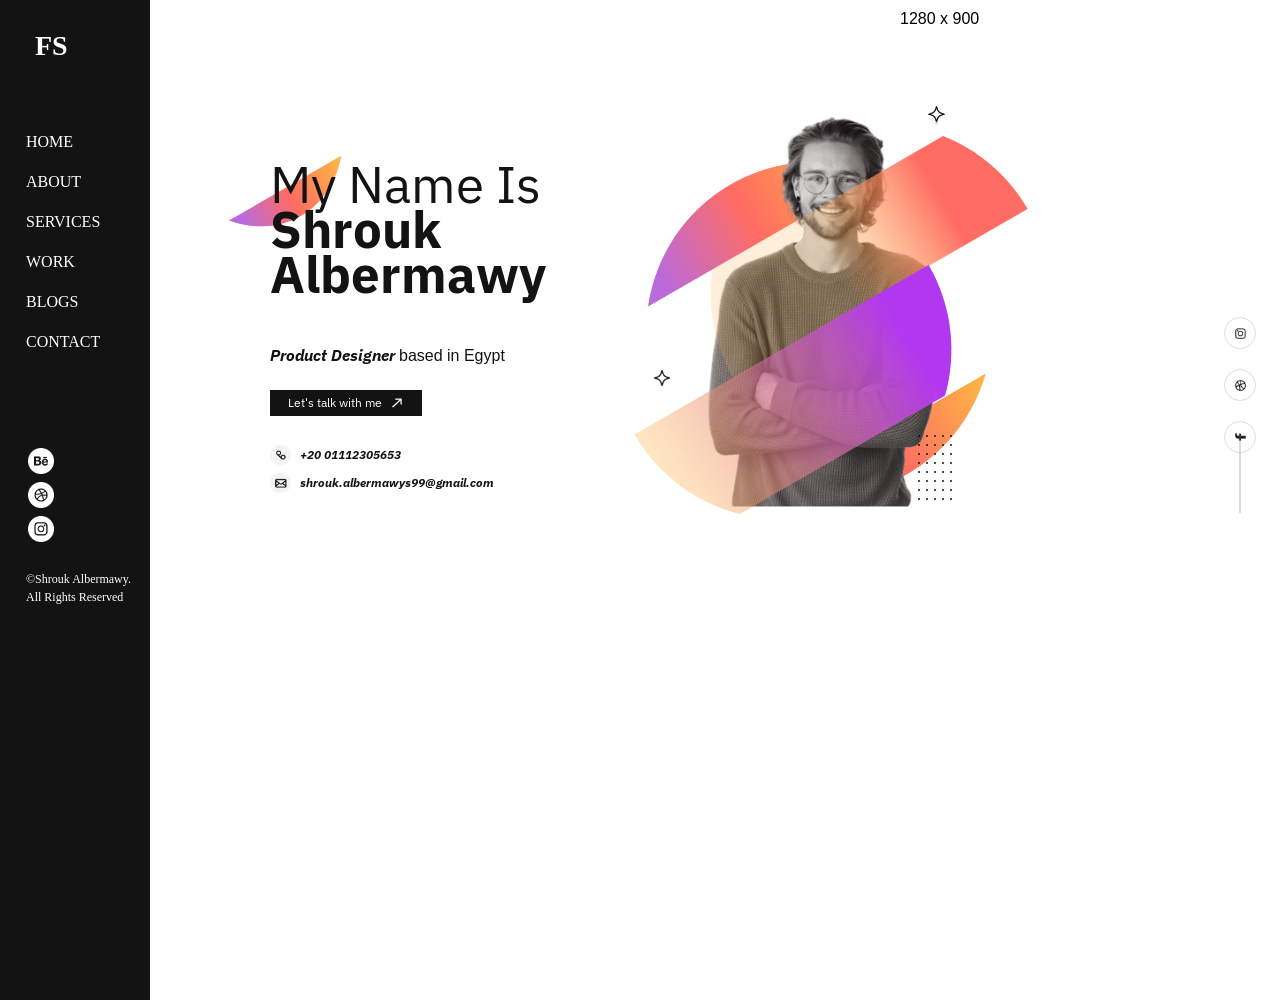
==== index.html @ 358d0a14 "first commit" ====
<!DOCTYPE html>
<html lang="en">
<head>
    <meta charset="UTF-8">
    <meta name="viewport" content="width=device-width, initial-scale=1.0">
    <title>Shrouk Albermawy</title>
    <link rel="stylesheet" href="css/home.css">
    <link rel="preconnect" href="https://fonts.googleapis.com">
    <link rel="preconnect" href="https://fonts.gstatic.com" crossorigin>
    <link href="https://fonts.googleapis.com/css2?family=IBM+Plex+Sans:ital,wght@0,100..700;1,100..700&family=Pacifico&display=swap" rel="stylesheet">
</head>
<body>
    <div class="page">
        <div class="container">
            <div class="sidebar-icon">
                <span class="linear-gradient-b"></span>
                <span class="linear-gradient-b"></span>
                <span class="linear-gradient-b"></span>
            </div>
            <div class="sidebar active">
                <div class="sidebar-content">
                    <h5>FS</h5>
                    <ul class="first">
                        <li class="active"><a href="index.html">HOME</a></li>
                        <li><a href="about.html">ABOUT</a></li>
                        <li class="active"><a href="services.html">SERVICES</a></li>
                        <li><a href="work.html">WORK</a></li>
                        <li><a href="blogs.html">BLOGS</a></li>
                        <li><a href="contact.html">CONTACT</a></li>
                    </ul>
                    <ul class="second">
                        <li><a><img src="assets/images/goggle.png" alt="google"></a></li>
                        <li><a><img src="assets/images/internet.png" alt="internet"></a></li>
                        <li><a><img src="assets/images/instagram.png" alt="instagram"></a></li>
                    </ul>
                    <p>&copy;Shrouk Albermawy.<br>All Rights Reserved</p>
                </div>
            </div>
            <div class="content">
                <div class="left">
                    <div class="image">
                        <img src="assets/images/Vector (1).png" alt="Orang Image">
                    </div>
                    <div class="inside">
                        <div class="info">
                            <div class="info-head">
                                <p class="p1">My Name Is</br><b> Shrouk </br>Albermawy</b></p>
                                <p class="p2"><i style="font-family: 'IBM Plex Sans'"><b>Product Designer </b></i><span>based in Egypt</span></p>
                            </div>
                            <button>Let's talk with me<div class="img-container linear-gradient-b"><img src="assets/images/arrow.png" alt="talk with me button"></div></button>
                        </div>
                        <div class="contact-info">
                            <div class="contact">
                                <!-- <div class="icon"> -->
                                    <img src="assets/images/phone.png" alt="Phone Icon">
                                <!-- </div> -->
                                <p>+20 01112305653</p>
                            </div>
                            <div class="contact">
                                <!-- <div class="icon"> -->
                                    <img class="icon" src="assets/images/email.png" alt="Email Icon">
                                <!-- </div> -->
                                <p>shrouk.albermawys99@gmail.com</p>
                            </div>
                        </div>
                    </div>
                </div>
                <div class="right">
                    <div class="image-home">
                        <img class="star1" src="assets/images/star1.png" alt="">
                        <img class="hero" src="assets/images/home.png" alt="Hero Image">
                        <img class="star2" src="assets/images/star2.png" alt="">
                        <div class="first"><img src="assets/images/1.png"></div>
                        <div class="second"><img src="assets/images/2.png"></div>
                        <div class="third"><img src="assets/images/3.png"></div>   
                        <div class="fourth"><img src="assets/images/4.png"></div>
                    </div>
                    <div class="social">
                        <a href="#"><img src="assets/images/instagram icon.png" alt="Instagram"></a>
                        <a href="#"><img src="assets/images/internet2.png" alt="Internet"></a>
                        <a href="#"><img src="assets/images/facebook.png" alt="Facebook"></a>
                    </div>
                </div>
            </div>
        </div>
    </div>
<script src="master.js"></script>
</body>
</html>
---- css/home.css ----
:root {
  --orange-color: #FFB147;
  --red-color: #FF6C63;
  --violet-color: #B86ADF;
  --black: #141313;
  --white: #FFFFFF;
}
* {
  box-sizing: border-box;
}
body {
  font-family: "Open Sans", sans-serif;
  margin: 0;
  padding: 0;
  min-width: 100vw;
  min-height: 100vh;
  /* overflow-x: hidden; */
  /* overflow-y: hidden; */
}
*:focus {
  outline: none;
}
a {
  text-decoration: none;
}
ul {
  list-style: none;
  padding: 0;
}
.linear-gradient-b {
  background: linear-gradient(90deg, var(--violet-color) 0% , transparent ),
              linear-gradient(90deg, var(--red-color) 48%, transparent),
              linear-gradient(90deg, var(--orange-color)100%);
}
.linear-gradient-c {
  color: linear-gradient(90deg, var(--violet-color) 0% , transparent ),
                linear-gradient(90deg, var(--red-color) 48%, transparent),
                linear-gradient(90deg, var(--orange-color)100%);
}
.page {
  display: flex;
}
.page .container {
    display: flex;
    flex-direction: row;
    /* height: 960px; */
}
.container .sidebar {
    position: absolute;
    left: 0; 
    top: 0;
    background-color: var(--black);
    width: 285px;
    height: 1000px;
}
@media (max-width: 1920px) {
    
    .container .sidebar {
        width: 222px;
    }
}
@media (max-width: 1600px) {
    
    .container .sidebar {
        width: 150px;
    }
}
@media (max-width: 1199px) {
    .container .sidebar {
        width: 150px;
        height: 600px;
        border-radius: 5px;
        top: 46px;
        margin: 20px;
        display: none;
    }
    .container .sidebar.active {
        /* display: block; */
        z-index: 2;
    }
    .container .sidebar-icon {
        width: 45px;
        margin: 20px 20px 0 20px;
        height: 45px;
        border-radius: 5px;
        background-color: var(--black);
        position: relative;
        display: flex;
        flex-direction: column;
        align-items: center;
        justify-content: center;
        gap: 8px;
    }
    .container .sidebar-icon span:first-child {
        width: 30px;
        height: 3px;
    }
    .container .sidebar-icon span:nth-child(2) {
        width: 30px;
        height: 3px;
    }
    .container .sidebar-icon span:nth-child(3) {
        width: 30px;
        height: 3px;
    }
}
.sidebar .sidebar-content {
    position: absolute;
    width: 189px;
    height: 856px;
    top: 56px;
    left: 48px;
    z-index: 2;
}
@media (max-width: 1600px) {
    .sidebar .sidebar-content {
        left: 26px;
        top: 30px;
    }
}
.sidebar .sidebar-content h5 {
    font-family: "IBM Plex Serif";
    font-size: 30px;
    font-weight: bold;
    color: var(--white);
    margin-left: 9px;
    margin-top: 0;
    margin-bottom: 0;
}
@media (max-width: 1600px) {
    .sidebar .sidebar-content h5 {
        font-size: 28px;
    }
}
.sidebar .sidebar-content ul.first {
    position: absolute;
    top: 140px;
    width: 92px;
    height: 280px;
    margin: 0;
}
@media (max-width: 1600px) {
    .sidebar .sidebar-content ul.first {
        top: 100px;
        width: 74px;
    }
}
@media (max-width: 1199px) {
    .sidebar .sidebar-content ul.first {
        top: 80px;
    }
}
.sidebar .sidebar-content ul.first li{
    position: relative;
    height: 30px;
}
@media (max-width: 1600px) {
    .sidebar .sidebar-content ul.first li {
        height: 24px;
    }
}
@media (max-width: 1199px) {
    .sidebar .sidebar-content ul.first li {
        height: 20px;
    }
}
.sidebar .sidebar-content ul.first li:not(:last-child) {
    margin-bottom: 20px;
}
@media (max-width: 1600px) {
    .sidebar .sidebar-content ul.first li:not(:last-child) {
        margin-bottom: 16px;
    }
}
.sidebar .sidebar-content ul.first li.active::before {
  content: "";
  position: absolute;
  width: 100%;
  height: 4px;
  top: 50%;
  transform: translateY(-50%);
  z-index: -1;
  background:
  linear-gradient(90deg, var(--violet-color) 0% , transparent ),
  linear-gradient(90deg, var(--red-color) 48%, transparent),
  linear-gradient(90deg, var(--orange-color)100%);
}
@media (max-width: 1600px) {
    .sidebar .sidebar-content ul.first li.active::before {
        height: 3px;
    }
}
.sidebar .sidebar-content ul.first li a {
    font-family: "IBM Plex Serif";
    font-size: 20px;
    color: var(--white);
    line-height: 30px;
}
@media (max-width: 1600px) {
    .sidebar .sidebar-content ul.first li a {
        font-size: 16px;
        line-height: 24px;
    }
}
.sidebar .sidebar-content ul.second {
    position: absolute;
    top: 554px;
    width: 40px;
    height: 144px;
}
@media (max-width: 1600px) {
    .sidebar .sidebar-content ul.second {
        top: 400px;
        width: 30px;
    }
}
@media (max-width: 1199px) {
    .sidebar .sidebar-content ul.second {
        top: 320px;
    }
}
.sidebar .sidebar-content ul.second li img {
    height: 40px;
    width: 40px;
    padding: 2px;
}
@media (max-width: 1600px) {
    .sidebar .sidebar-content ul.second li img {
        height: 30px;
        width: 30px;
    }
}
@media (max-width: 1199px) {
    .sidebar .sidebar-content ul.second li img {
        height: 24px;
        width: 24px;
    }
    
}
.sidebar .sidebar-content p{
    position: absolute;
    height: 44px;
    width: 189px;
    top: 812px;
    font-family: "IBM Plex Serif";
    font-size: 16px;
    line-height: 22px;
    color: var(--white);
    margin: 0;
}
@media (max-width: 1920px) {
    .sidebar .sidebar-content p {
        top: 730px;
        font-size: 14px;
        line-height: 20px;
    }
}
@media (max-width: 1600px) {
    .sidebar .sidebar-content p {
        top: 540px;
        font-size: 12px;
        line-height: 18px;
    }
}
@media (max-width: 1199px) {
    .sidebar .sidebar-content p {
        top: 450px;
        font-size: 10px;
        line-height: 16px;
    }
}
.container .content {
    position: absolute;
    height: 100%;
}
@media (max-width: 991px) {
    .container .content {
        position: static;
        display: flex;
        flex-direction: column;
        height: auto;
        gap: 200px;
    }
}
.container .content .image img {
    position: absolute;
    top: 52px;
    transform: rotate(-30deg);
}
@media (max-width: 1920px) {
    .container .content .image img {
        top: 36px;
        width: 130px;
        left: 10px;
    }
}
@media (max-width: 1600px) {
    .container .content .image img {
        top: 36px;
        width: 130px;
        left: 10px;
    }
}
.container .content .left {
    position: absolute;
    width: 597px;
    height: 538px;
    left: 433px;
    top: 211px;
}
@media (max-width: 1920px) {
    .container .content .left {
        left: 338px;
    }
}
@media (max-width: 1600px) {
    .container .content .left {
        left: 218px;
        top: 150px;
        width: 353px;
        height: 318px;
    }
}
@media (max-width: 1199px) {
    .container .content .left {
        left: 80px;
        top: 100px;
        width: 287px;
        height: 258px;
    }
}
@media (max-width: 991px) {
    .container .content .left {
        position: relative;
    }
}
@media (max-width: 767px) {
    .container .content .left {
        left: 0;
    }
}
.container .content .left .inside {
    display: flex;
    position: absolute;
    width: 545px;
    height: 526px;
    left: 52px;
    top: 12px;
    gap: 64px;
    flex-direction: column;
}
@media (max-width: 1920px) {
    .container .content .left .inside {
        gap: 40px;
    }
}
@media (max-width: 1600px) {
    .container .content .left .inside {
        gap: 32px;
        width: 322px;
        height: 311px;
    }
}
@media (max-width: 1199px) {
    .container .content .left .inside {
        width: 262px;
        gap: 20px;
    }
}
.container .content .left .inside .info {
    display: flex;
    position: absolute;
    width: 545px;
    height: 430px;
    gap: 48px;
    flex-direction: column;
}
@media (max-width: 1920px) {
    .container .content .left .inside .info {
        gap: 38px;
    }
}
@media (max-width: 1600px) {
    .container .content .left .inside .info {
        gap: 24px;
        height: 254px;
    }
}
@media (max-width: 1199px) {
    .container .content .left .inside .info {
        /* height: 206px; */
        gap: 20px;
    }
}
.container .content .left .inside .info .info-head {
    height: 326px;
    width: 100%;
    display: flex;
    flex-direction: column;
    position: relative;
    gap: 24px;
}
@media (max-width: 1920px) {
    .container .content .left .inside .info .info-head {
        gap: 20px;
    }
}
@media (max-width: 1600px) {
    .container .content .left .inside .info .info-head {
        gap: 12px;
    }
}
@media (max-width: 1199px) {
    .container .content .left .inside .info .info-head {
        gap: 8px;
    }
}
.container .content .left .inside .info .info-head .p1 {
    font-family: "IBM Plex Sans";
    line-height: 90px;
    color: var(--black);
    font-size: 102px;
    margin: 0;
}
@media (max-width: 1920px) {
    .container .content .left .inside .info .info-head .p1 {
        font-size: 80px;
        line-height: 70px;
    }
}
@media (max-width: 1600px) {
    .container .content .left .inside .info .info-head .p1 {
        font-size: 51px;
        line-height: 45px;
    }
}
/* @media (max-width: 1199px) {
    .container .content .left .inside .info .info-head .p1 {
        font-size: 45px;
        line-height: 40px;
        margin: 4px;
    }
} */
.container .content .left .inside .info .info-head .p1 span {
    font-weight: bold;
}
.container .content .left .inside .info .info-head .p2 {
    font-size: 32px;
    color: var(--black);
    bottom: 0;
    line-height: 32px;
    position: absolute;
    margin: 0;
}
@media (max-width: 1920px) {
    .container .content .left .inside .info .info-head .p2 {
        font-size: 24px;
        line-height: 24px;
    }
}
@media (max-width: 1600px) {
    .container .content .left .inside .info .info-head .p2 {
        font-size: 16px;
        line-height: 20px;
        bottom: 0;
    }
}
/* @media(max-width: 1199px) {
    .container .content .left .inside .info .info-head .p2 {
        margin: 0;
    }
} */
.container .content .left .inside .info .info-head .p2 span {
  font-family: "Open Sans", sans-serif;
}
.container .content .left .inside .info button {
  width: 258px;
  justify-content: center;
  align-items: center;
  display: flex;
  font-size: 18px;
  font-family: "IBM Plex Sans";
  color: var(--white);
  background-color: var(--black);
  border: none;
  line-height: 24px;
  height: 56px;
  display: flex;
  flex-direction: row;
  gap: 8px;
}
@media (max-width: 1920px) {
    .container .content .left .inside .info button {
        width: 220px;
        height: 44px;
        font-size: 14px;
    }
}
@media (max-width: 1600px) {
    .container .content .left .inside .info button {
        width: 152px;
        height: 33px;
        font-size: 12px;
    }
}
.container .content .left .inside .info button .img-container {
  width: 24px;
  height: 24px;
  display: flex;
  justify-content: center;
  align-items: center;
}
@media (max-width: 1920px) {
    .container .content .left .inside .info button .img-container {
        width: 20px;
        height: 20px;
    }
}
@media (max-width: 1600px) {
    .container .content .left .inside .info button .img-container {
        width: 14px;
        height: 14px;
    }
}
.container .content .left .inside .info button img {
    width: 14.4px;
    height: 14.4px;
}
@media (max-width: 1920px) {
    .container .content .left .inside .info button img {
        width: 10px;
        height: 10px;
    }
}
.container .content .left .inside .contact-info {
    bottom: 0;
    height: 32px;
    position: absolute;
    display: flex;
    flex-direction: row;
    gap: 48px;
    width: 100%;
}
@media (max-width: 1920px) {
    .container .content .left .inside .contact-info {
        gap: 38px;
        width: auto;
    }
}
@media (max-width: 1600px) {
    .container .content .left .inside .contact-info {
        gap: 0;
        width: auto;
        flex-direction: column;
    }
}
.container .content .left .inside .contact-info .contact {
    display: flex;
    flex-direction: row;
    gap: 6px; /*8*/
    align-items: center;
}
@media (max-width: 1920px) {
    .container .content .left .inside .contact-info .contact {
        gap: 4px;
    }
}
@media (max-width: 1600px) {
    .container .content .left .inside .contact-info .contact {
        gap: 3px;
    }
}
.container .content .left .inside .contact-info img {
    width: 20.65px;
    height: 20.65px;
}
.container .content .left .inside .contact-info p {
    font-style: italic;
    font-size: 18px;
    font-family: "IBM Plex Sans";
    font-weight: bold;
    color: var(--black);
    line-height: 24px;
}
@media (max-width: 1920px) {
    .container .content .left .inside .contact-info p {
        font-size: 10px;
        line-height: 20px;
    }
}
@media (max-width: 1600px) {
    .container .content .left .inside .contact-info p {
        font-size: 12px;
        line-height: 16px;
        margin: 6px;
    }
}
.container .content .right {
    position: absolute;
    left: 1060px;
    top: 105px;
    height: 750px;
    width: 660px;
}
@media (max-width: 1920px) {
    .container .content .right {
        left: 825px;
    }
}
@media (max-width: 1600px) {
    .container .content .right {
        left: 550px;
        top: 100px;
    } 
}
@media (max-width: 1199px) {
    .container .content .right {
        left: 412px;
        top: 70px;
    }
}
@media (max-width: 991px) {
    .container .content .right {
        position: relative;
        left: 0;
    }
}
@media (max-width: 767px) {
    .container .content .right {
        left: -70px;
    }
}
.container .content .right .image-home {
    left: 75.88px;
    position: relative;
}
.container .content .right .image-home .first img,
.container .content .right .image-home .second img,
.container .content .right .image-home .third img,
.container .content .right .image-home .fourth img {
    transform: rotate(-29.96deg);
}
.container .content .right .image-home .first img{
    position: absolute;
    left: 0;
    top: 140.52px;
    z-index: -1;
}
@media (max-width: 1920px) {
    .container .content .right .image-home .first img {
        top: 172px;
        width: 352px;
    }
}
@media (max-width: 1600px) {
    .container .content .right .image-home .first img {
        width: 266px;
        top: 80px;
        left: -12px;
    }
}
@media (max-width: 1199px) {
    .container .content .right .image-home .first img {
        width: 217px;
        top: 67.52px;
        left: -10px;
    }
}
.container .content .right .image-home .second img{
    position: absolute;
    left: 70.49px;
    top: 195px;
}
@media (max-width: 1920px) {
    .container .content .right .image-home .second img {
        width: 450px;
        top: 205px;
    }
}
@media (max-width: 1600px) {
    .container .content .right .image-home .second img {
        width: 340.4px;
        top: 95px;
        left: 58.49px;
    }
}
@media (max-width: 1199px) {
    .container .content .right .image-home .second img {
        width: 277px;
        top: 83px;
        left: 40px;
    }
}
.container .content .right .image-home .third img{
    position: absolute;
    left: 40.22px;
    top: 420px;
}
@media (max-width: 1920px) {
    .container .content .right .image-home .third img {
        width: 450px;
        top: 385px;
    }
}
@media (max-width: 1600px) {
    .container .content .right .image-home .third img {
        width: 340.4px;
        top: 241px;
        left: 16px;
    }
}
@media (max-width: 1199px) {
    .container .content .right .image-home .third img {
        width: 277px;
        top: 201px;
        left: 10px;
    }  
}
.container .content .right .image-home .fourth img{
    position: absolute;
    left: 268.74px;
    top: 567px;
    z-index: -1;
} 
@media (max-width: 1920px) {
    .container .content .right .image-home .fourth img {
        width: 315px;
        top: 470px;
    }
}
@media (max-width: 1600px) {
    .container .content .right .image-home .fourth img {
        width: 237.8px;
        top: 329px;
        left: 150px;
    }
}
@media (max-width: 1199px) {
    .container .content .right .image-home .fourth img {
        width: 193.4px;
        top: 275px;
        left: 110px;
    }
}
.container .content .right .image-home .star1{
    position: absolute;
    left: 485px;
    top: 31px;
} 
/* @media (max-width: 1920px) {
    .container .content .right .image-home .star1 {
        left: 450px;
        top: 20px;
    }
} */
@media (max-width: 1600px) {
    .container .content .right .image-home .star1 {
        left: 300px;
        top: 6px;
        width: 21px;
    }
}
@media (max-width: 1199px) {
    .container .content .right .image-home .star1 {
        left: 238px;
        top: 12px;
        width: 13.44px;
    }
}
.container .content .right .image-home .star2{
    position: absolute;
    left: 52px;
    top: 476px;
} 
@media (max-width: 1920px) {
    .container .content .right .image-home .star2 {
        left: 40px;
        top: 400px;
    }
}
@media (max-width: 1600px) {
    .container .content .right .image-home .star2 {
        left: 28px;
        top: 270px;
        width: 16px;
    }
}
@media (max-width: 1199px) {
    .container .content .right .image-home .star2 {
        left: 20px;
        top: 228px;
        width: 10.56px;
    }
}
.container .content .right .hero {
    width: 528.15px;
    height: 691.29px;
    position: absolute;
    left: 75.88px;
}
@media (max-width: 1920px) {
    .container .content .right .hero {
        width: 512px;
        height: auto;
        left: 60px;
    }
}
@media (max-width: 1600px) {
    .container .content .right .hero {
        width: 312px;
        height: auto;
        left: 40px;
    }
}
@media (max-width: 1199px) {
    .container .content .right .hero {
        width: 254px;
        height: auto;
        left: 30px;
    }
}
.container .content .right .social {
    position: relative;
    left: 770px;
    top: 217px;
    display: flex;
    flex-direction: column;
    gap: 20px;
    align-items: center;
    justify-content: center;
    width: 40px;
}
@media (max-width: 1920px) {
    .container .content .right .social {
        left: 670px;
    }
}
@media (max-width: 1199px) {
    .container .content .right .social {
        left: 450px;
        top: 99px;
        gap: 16px;
    }
}
@media (max-width: 991px) {
    .container .content .right .social {
        display: none;
    }
}
.container .content .right .social::after { 
    width: 2px;
    height: 131px;
    content: "";
    background-color: #80808045;
    position: absolute;
    top: 188px;
}
@media (max-width: 1920px) {
    .container .content .right .social::after {
        height: 78px;
        top: 118px;
    }
}
@media (max-width: 991px) {
    .container .content .right .social::after {
        display: none;
    }
}
.container .content .right .social a {
    width: 40px;
    height: 40px;
    border: 1px solid #80808045;
    border-radius: 50%;
    display: flex;
    align-items: center;
    justify-content: center;
} 
@media (max-width: 1920px) {
    .container .content .right .social a {
        width: 32px;
        height: 32px;
    }
    .container .content .right .social a img {
        width: 11px;
    }
}
@media (max-width: 1199px) {
    .container .content .right .social a {
        width: 24px;
        height: 24px;
    }
    .container .content .right .social a img {
        width: 9px;
    }
}
.dot {
    width: 5px;
    height: 5px;
    border-radius: 50%;
    background-color: var(--black);
    /* position: absolute; */
}
@media(max-width: 1600px) {
    .dot {
        width: 2px;
        height: 2px;
    }
}
.dot-line {
    height: 5px;
    display: flex;
    flex-direction: row;
    gap: 11px;
}
@media(max-width: 1600px) {
    .dot-line {
        gap: 6px;
    }
}
@media (max-width: 1199px) {
    .dot-line {
        gap: 4px;
    }
    
}
.dot-container {
    position: absolute;
    display: flex;
    flex-direction: column;
    gap: 10px;
    left: 575px;
    top: 565px;
}
@media (max-width: 1920px) {
    .dot-container {
        left: 548px;
        top: 545px;
    }
}
@media (max-width: 1600px) {
    .dot-container {
        left: 368px;
        top: 335px;
        gap: 4px;
    }
}
@media (max-width: 1199px) {
    .dot-container {
        left: 312px;
        top: 272px;
        gap: 2px;
    }
    
}
.zoom {
    position: absolute;
    left: 900px;
    top: 10px;
}
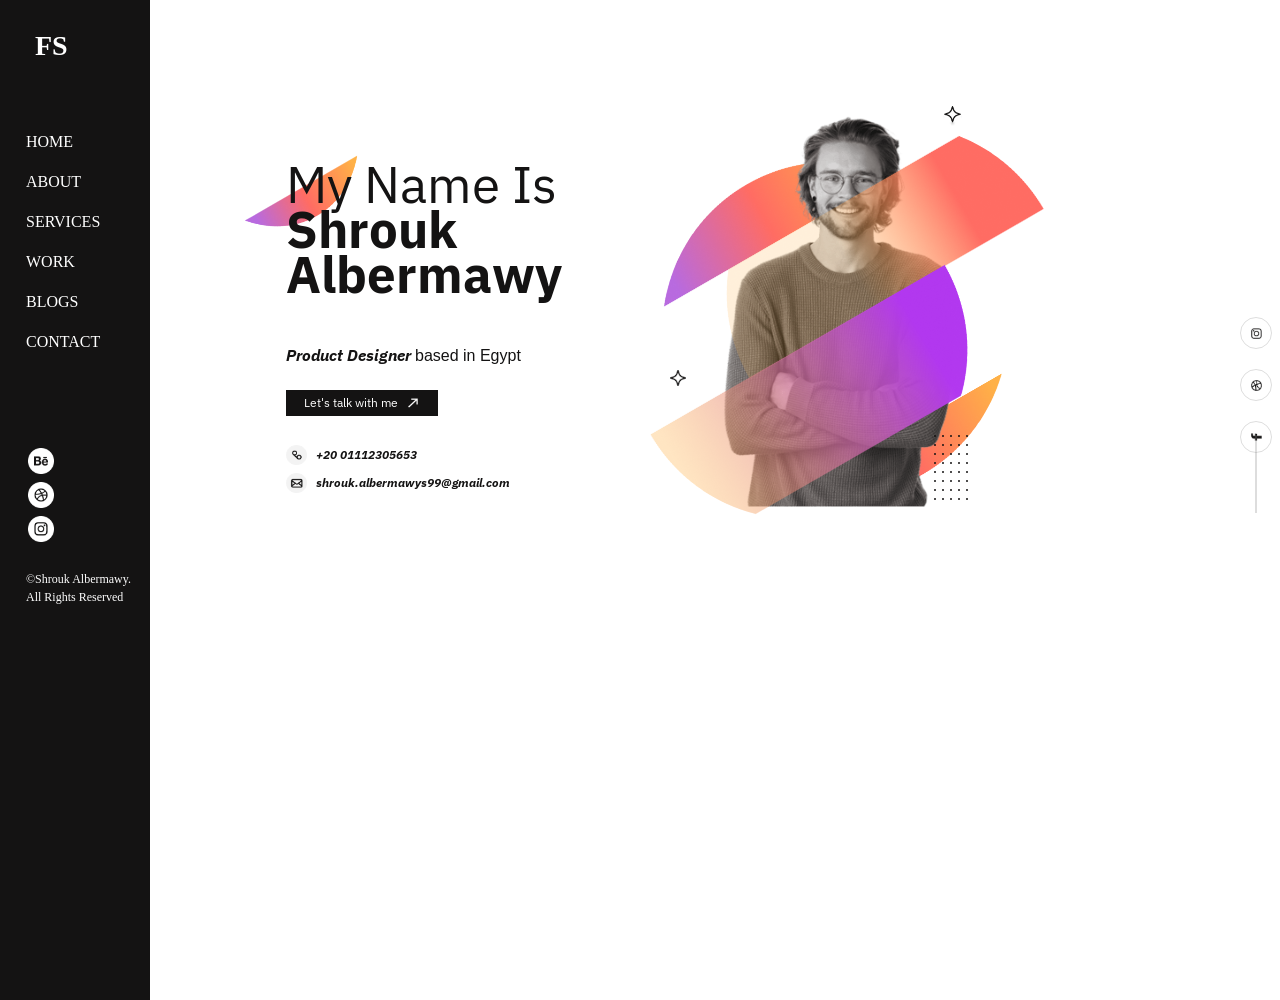
==== commit bd756628: "Initial commit for new branch" ====
--- a/index.html
+++ b/index.html
@@ -12,18 +12,18 @@
 <body>
     <div class="page">
         <div class="container">
-            <div class="sidebar-icon">
+            <button class="sidebar-icon">
                 <span class="linear-gradient-b"></span>
                 <span class="linear-gradient-b"></span>
                 <span class="linear-gradient-b"></span>
-            </div>
-            <div class="sidebar active">
+            </button>
+            <div class="sidebar">
                 <div class="sidebar-content">
                     <h5>FS</h5>
                     <ul class="first">
-                        <li class="active"><a href="index.html">HOME</a></li>
+                        <li><a href="index.html">HOME</a></li>
                         <li><a href="about.html">ABOUT</a></li>
-                        <li class="active"><a href="services.html">SERVICES</a></li>
+                        <li><a href="services.html">SERVICES</a></li>
                         <li><a href="work.html">WORK</a></li>
                         <li><a href="blogs.html">BLOGS</a></li>
                         <li><a href="contact.html">CONTACT</a></li>
--- a/css/home.css
+++ b/css/home.css
@@ -12,7 +12,6 @@
   font-family: "Open Sans", sans-serif;
   margin: 0;
   padding: 0;
-  min-width: 100vw;
   min-height: 100vh;
   /* overflow-x: hidden; */
   /* overflow-y: hidden; */
@@ -75,7 +74,7 @@
         display: none;
     }
     .container .sidebar.active {
-        /* display: block; */
+        display: block;
         z-index: 2;
     }
     .container .sidebar-icon {
@@ -90,6 +89,7 @@
         align-items: center;
         justify-content: center;
         gap: 8px;
+        cursor: pointer;
     }
     .container .sidebar-icon span:first-child {
         width: 30px;
@@ -270,16 +270,23 @@
     }
 }
 .container .content {
-    position: absolute;
+    position: relative;
     height: 100%;
 }
 @media (max-width: 991px) {
     .container .content {
-        position: static;
+        position: relative;
         display: flex;
         flex-direction: column;
         height: auto;
         gap: 200px;
+        left: 50px;
+    }
+}
+@media (max-width: 767px) {
+    .container .content {
+        left: 0;
+        gap: 30px;
     }
 }
 .container .content .image img {
@@ -628,6 +635,7 @@
 @media (max-width: 767px) {
     .container .content .right {
         left: -70px;
+        top: 200px;
     }
 }
 .container .content .right .image-home {
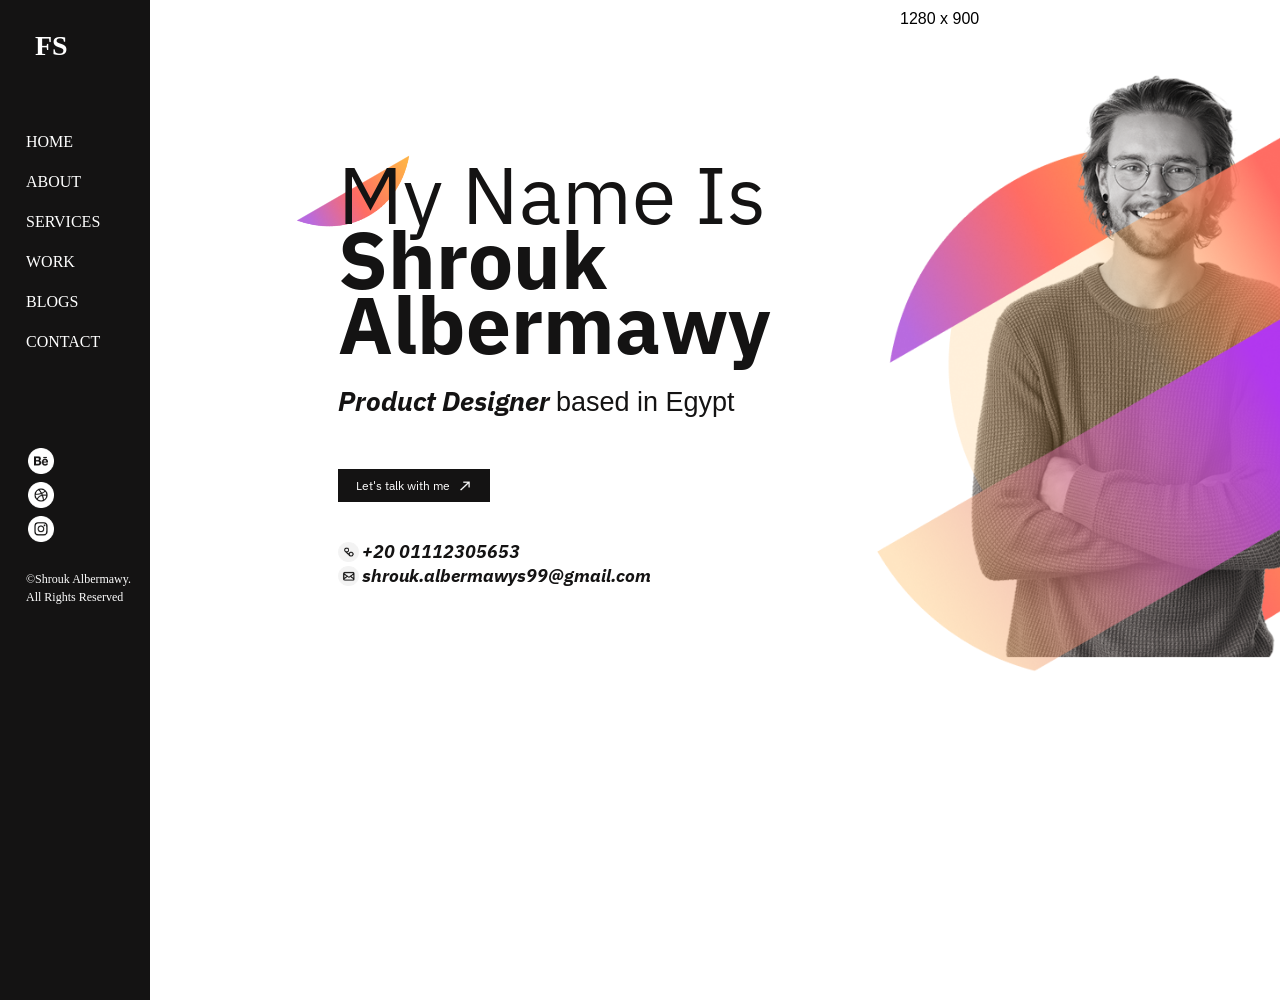
==== commit 5a43fa1d: "Add first page" ====
--- a/index.html
+++ b/index.html
@@ -17,11 +17,11 @@
                 <span class="linear-gradient-b"></span>
                 <span class="linear-gradient-b"></span>
             </button>
-            <div class="sidebar">
+            <aside class="sidebar">
                 <div class="sidebar-content">
                     <h5>FS</h5>
                     <ul class="first">
-                        <li><a href="index.html">HOME</a></li>
+                        <li class="active"><a href="index.html">HOME</a></li>
                         <li><a href="about.html">ABOUT</a></li>
                         <li><a href="services.html">SERVICES</a></li>
                         <li><a href="work.html">WORK</a></li>
@@ -29,55 +29,45 @@
                         <li><a href="contact.html">CONTACT</a></li>
                     </ul>
                     <ul class="second">
-                        <li><a><img src="assets/images/goggle.png" alt="google"></a></li>
-                        <li><a><img src="assets/images/internet.png" alt="internet"></a></li>
-                        <li><a><img src="assets/images/instagram.png" alt="instagram"></a></li>
+                        <li><a><img src="assets/images/goggle.png" alt="Behance"></a></li>
+                        <li><a><img src="assets/images/internet.png" alt="Dribble"></a></li>
+                        <li><a><img src="assets/images/instagram.png" alt="Instagram"></a></li>
                     </ul>
                     <p>&copy;Shrouk Albermawy.<br>All Rights Reserved</p>
                 </div>
-            </div>
+            </aside>
             <div class="content">
                 <div class="left">
                     <div class="image">
-                        <img src="assets/images/Vector (1).png" alt="Orang Image">
+                        <img src="assets/images/1.png" alt="Orange Image">
                     </div>
                     <div class="inside">
                         <div class="info">
                             <div class="info-head">
-                                <p class="p1">My Name Is</br><b> Shrouk </br>Albermawy</b></p>
+                                <p class="p1">My Name Is<br/><b> Shrouk <br/>Albermawy</b></p>
                                 <p class="p2"><i style="font-family: 'IBM Plex Sans'"><b>Product Designer </b></i><span>based in Egypt</span></p>
                             </div>
                             <button>Let's talk with me<div class="img-container linear-gradient-b"><img src="assets/images/arrow.png" alt="talk with me button"></div></button>
                         </div>
                         <div class="contact-info">
                             <div class="contact">
-                                <!-- <div class="icon"> -->
-                                    <img src="assets/images/phone.png" alt="Phone Icon">
-                                <!-- </div> -->
-                                <p>+20 01112305653</p>
+                                <img src="assets/images/phone.png" alt="Phone Icon">
+                                <a href="tel:+2001112305653">+20 01112305653</a>
                             </div>
                             <div class="contact">
-                                <!-- <div class="icon"> -->
-                                    <img class="icon" src="assets/images/email.png" alt="Email Icon">
-                                <!-- </div> -->
-                                <p>shrouk.albermawys99@gmail.com</p>
+                                <img class="icon" src="assets/images/email.png" alt="Email Icon">
+                                <a href="mailto:shrouk.albermawys99@gmail.com">shrouk.albermawys99@gmail.com</a>
                             </div>
                         </div>
                     </div>
                 </div>
                 <div class="right">
                     <div class="image-home">
-                        <img class="star1" src="assets/images/star1.png" alt="">
-                        <img class="hero" src="assets/images/home.png" alt="Hero Image">
-                        <img class="star2" src="assets/images/star2.png" alt="">
-                        <div class="first"><img src="assets/images/1.png"></div>
-                        <div class="second"><img src="assets/images/2.png"></div>
-                        <div class="third"><img src="assets/images/3.png"></div>   
-                        <div class="fourth"><img src="assets/images/4.png"></div>
+                        <img class="hero" src="assets/images/right-img.png" alt="">
                     </div>
                     <div class="social">
                         <a href="#"><img src="assets/images/instagram icon.png" alt="Instagram"></a>
-                        <a href="#"><img src="assets/images/internet2.png" alt="Internet"></a>
+                        <a href="#"><img src="assets/images/internet2.png" alt="Dribble"></a>
                         <a href="#"><img src="assets/images/facebook.png" alt="Facebook"></a>
                     </div>
                 </div>
--- a/css/home.css
+++ b/css/home.css
@@ -64,10 +64,10 @@
         width: 150px;
     }
 }
-@media (max-width: 1199px) {
+@media (max-width: 991px) {
     .container .sidebar {
-        width: 150px;
-        height: 600px;
+        /* width: 150px;
+        height: 600px; */
         border-radius: 5px;
         top: 46px;
         margin: 20px;
@@ -271,22 +271,22 @@
 }
 .container .content {
     position: relative;
+    justify-content: center;
+    align-items: center;
+    display: flex;
     height: 100%;
 }
 @media (max-width: 991px) {
     .container .content {
-        position: relative;
-        display: flex;
+        height: auto;
+        gap: 400px;
+        left: -45px;
         flex-direction: column;
-        height: auto;
-        gap: 200px;
-        left: 50px;
     }
 }
 @media (max-width: 767px) {
     .container .content {
-        left: 0;
-        gap: 30px;
+        left: -110px;
     }
 }
 .container .content .image img {
@@ -295,43 +295,47 @@
     transform: rotate(-30deg);
 }
 @media (max-width: 1920px) {
+    .container .content .image img {
+        top: 36px;
+        width: 200px;
+        left: 10px;
+    }
+}
+@media (max-width: 1600px) {
     .container .content .image img {
         top: 36px;
         width: 130px;
         left: 10px;
     }
 }
-@media (max-width: 1600px) {
-    .container .content .image img {
-        top: 36px;
-        width: 130px;
-        left: 10px;
-    }
-}
 .container .content .left {
-    position: absolute;
+    position: relative;
     width: 597px;
     height: 538px;
-    left: 433px;
+    left: 400px;
     top: 211px;
+    /* top: 150px; */
 }
 @media (max-width: 1920px) {
     .container .content .left {
-        left: 338px;
+        left: 350px;
     }
 }
 @media (max-width: 1600px) {
     .container .content .left {
-        left: 218px;
-        top: 150px;
+        /* left: 218px;
+        top: 100px; */
         width: 353px;
         height: 318px;
+        left: 270px;
+        top: 150px;
     }
 }
 @media (max-width: 1199px) {
     .container .content .left {
-        left: 80px;
-        top: 100px;
+        left: 180px;
+        /* top: -20%; */
+        top: 120px;
         width: 287px;
         height: 258px;
     }
@@ -339,11 +343,14 @@
 @media (max-width: 991px) {
     .container .content .left {
         position: relative;
+        left: 0;
+        /* top: -120px; */
     }
 }
 @media (max-width: 767px) {
     .container .content .left {
-        left: 0;
+        /* left: 0; */
+        /* top: 100px; */
     }
 }
 .container .content .left .inside {
@@ -359,19 +366,26 @@
 @media (max-width: 1920px) {
     .container .content .left .inside {
         gap: 40px;
+        height: 502px;
     }
 }
 @media (max-width: 1600px) {
     .container .content .left .inside {
         gap: 32px;
         width: 322px;
-        height: 311px;
+        height: 410px;
     }
 }
 @media (max-width: 1199px) {
     .container .content .left .inside {
         width: 262px;
         gap: 20px;
+    }
+}
+@media (max-width: 991px) {
+    .container .content .left .inside {
+        gap: 40px;
+        height: 502px;
     }
 }
 .container .content .left .inside .info {
@@ -385,12 +399,13 @@
 @media (max-width: 1920px) {
     .container .content .left .inside .info {
         gap: 38px;
+        height: 435px;
     }
 }
 @media (max-width: 1600px) {
     .container .content .left .inside .info {
         gap: 24px;
-        height: 254px;
+        height: 340px;
     }
 }
 @media (max-width: 1199px) {
@@ -399,6 +414,12 @@
         gap: 20px;
     }
 }
+@media (max-width: 991px) {
+    .container .content .left .inside .info {
+        gap: 38px;
+        height: 435px;
+    }
+}
 .container .content .left .inside .info .info-head {
     height: 326px;
     width: 100%;
@@ -410,16 +431,26 @@
 @media (max-width: 1920px) {
     .container .content .left .inside .info .info-head {
         gap: 20px;
+        /* height: 296.66px; */
+        height: 330px;
     }
 }
 @media (max-width: 1600px) {
     .container .content .left .inside .info .info-head {
         gap: 12px;
+        height: 250px;
     }
 }
 @media (max-width: 1199px) {
     .container .content .left .inside .info .info-head {
         gap: 8px;
+    }
+}
+@media (max-width: 991px) {
+    .container .content .left .inside .info .info-head {
+        gap: 20px;
+        /* height: 296.66px; */
+        height: 330px;
     }
 }
 .container .content .left .inside .info .info-head .p1 {
@@ -431,23 +462,22 @@
 }
 @media (max-width: 1920px) {
     .container .content .left .inside .info .info-head .p1 {
+        font-size: 98px;
+        /* line-height: 70px; */
+    }
+}
+@media (max-width: 1600px) {
+    .container .content .left .inside .info .info-head .p1 {
         font-size: 80px;
-        line-height: 70px;
-    }
-}
-@media (max-width: 1600px) {
+        line-height: 65px;
+    }
+}
+@media (max-width: 991px) {
     .container .content .left .inside .info .info-head .p1 {
-        font-size: 51px;
-        line-height: 45px;
-    }
-}
-/* @media (max-width: 1199px) {
-    .container .content .left .inside .info .info-head .p1 {
-        font-size: 45px;
-        line-height: 40px;
-        margin: 4px;
-    }
-} */
+        font-size: 98px;
+        line-height: 90px;
+    }
+}
 .container .content .left .inside .info .info-head .p1 span {
     font-weight: bold;
 }
@@ -461,22 +491,23 @@
 }
 @media (max-width: 1920px) {
     .container .content .left .inside .info .info-head .p2 {
-        font-size: 24px;
+        font-size: 30px;
         line-height: 24px;
     }
 }
 @media (max-width: 1600px) {
     .container .content .left .inside .info .info-head .p2 {
-        font-size: 16px;
+        font-size: 27px;
         line-height: 20px;
         bottom: 0;
     }
 }
-/* @media(max-width: 1199px) {
+@media (max-width: 991px) {
     .container .content .left .inside .info .info-head .p2 {
-        margin: 0;
-    }
-} */
+        font-size: 30px;
+        line-height: 24px;
+    }
+}
 .container .content .left .inside .info .info-head .p2 span {
   font-family: "Open Sans", sans-serif;
 }
@@ -495,6 +526,8 @@
   display: flex;
   flex-direction: row;
   gap: 8px;
+  position: absolute;
+  bottom: 0;
 }
 @media (max-width: 1920px) {
     .container .content .left .inside .info button {
@@ -508,6 +541,13 @@
         width: 152px;
         height: 33px;
         font-size: 12px;
+    }
+}
+@media (max-width: 991px) {
+    .container .content .left .inside .info button {
+        width: 220px;
+        height: 44px;
+        font-size: 14px;
     }
 }
 .container .content .left .inside .info button .img-container {
@@ -581,7 +621,7 @@
     width: 20.65px;
     height: 20.65px;
 }
-.container .content .left .inside .contact-info p {
+.container .content .left .inside .contact-info a {
     font-style: italic;
     font-size: 18px;
     font-family: "IBM Plex Sans";
@@ -589,19 +629,19 @@
     color: var(--black);
     line-height: 24px;
 }
-@media (max-width: 1920px) {
-    .container .content .left .inside .contact-info p {
+/* @media (max-width: 1920px) {
+    .container .content .left .inside .contact-info a {
         font-size: 10px;
         line-height: 20px;
     }
-}
-@media (max-width: 1600px) {
-    .container .content .left .inside .contact-info p {
+} */
+/* @media (max-width: 1600px) {
+    .container .content .left .inside .contact-info a {
         font-size: 12px;
         line-height: 16px;
         margin: 6px;
     }
-}
+} */
 .container .content .right {
     position: absolute;
     left: 1060px;
@@ -611,195 +651,31 @@
 }
 @media (max-width: 1920px) {
     .container .content .right {
-        left: 825px;
+        left: 950px;
     }
 }
 @media (max-width: 1600px) {
     .container .content .right {
-        left: 550px;
-        top: 100px;
+        left: 750px;
+        top: 50px;
     } 
 }
 @media (max-width: 1199px) {
     .container .content .right {
-        left: 412px;
+        left: 640px;
         top: 70px;
     }
 }
 @media (max-width: 991px) {
     .container .content .right {
         position: relative;
-        left: 0;
-    }
-}
-@media (max-width: 767px) {
-    .container .content .right {
-        left: -70px;
-        top: 200px;
+        left: 90px;
     }
 }
 .container .content .right .image-home {
     left: 75.88px;
     position: relative;
 }
-.container .content .right .image-home .first img,
-.container .content .right .image-home .second img,
-.container .content .right .image-home .third img,
-.container .content .right .image-home .fourth img {
-    transform: rotate(-29.96deg);
-}
-.container .content .right .image-home .first img{
-    position: absolute;
-    left: 0;
-    top: 140.52px;
-    z-index: -1;
-}
-@media (max-width: 1920px) {
-    .container .content .right .image-home .first img {
-        top: 172px;
-        width: 352px;
-    }
-}
-@media (max-width: 1600px) {
-    .container .content .right .image-home .first img {
-        width: 266px;
-        top: 80px;
-        left: -12px;
-    }
-}
-@media (max-width: 1199px) {
-    .container .content .right .image-home .first img {
-        width: 217px;
-        top: 67.52px;
-        left: -10px;
-    }
-}
-.container .content .right .image-home .second img{
-    position: absolute;
-    left: 70.49px;
-    top: 195px;
-}
-@media (max-width: 1920px) {
-    .container .content .right .image-home .second img {
-        width: 450px;
-        top: 205px;
-    }
-}
-@media (max-width: 1600px) {
-    .container .content .right .image-home .second img {
-        width: 340.4px;
-        top: 95px;
-        left: 58.49px;
-    }
-}
-@media (max-width: 1199px) {
-    .container .content .right .image-home .second img {
-        width: 277px;
-        top: 83px;
-        left: 40px;
-    }
-}
-.container .content .right .image-home .third img{
-    position: absolute;
-    left: 40.22px;
-    top: 420px;
-}
-@media (max-width: 1920px) {
-    .container .content .right .image-home .third img {
-        width: 450px;
-        top: 385px;
-    }
-}
-@media (max-width: 1600px) {
-    .container .content .right .image-home .third img {
-        width: 340.4px;
-        top: 241px;
-        left: 16px;
-    }
-}
-@media (max-width: 1199px) {
-    .container .content .right .image-home .third img {
-        width: 277px;
-        top: 201px;
-        left: 10px;
-    }  
-}
-.container .content .right .image-home .fourth img{
-    position: absolute;
-    left: 268.74px;
-    top: 567px;
-    z-index: -1;
-} 
-@media (max-width: 1920px) {
-    .container .content .right .image-home .fourth img {
-        width: 315px;
-        top: 470px;
-    }
-}
-@media (max-width: 1600px) {
-    .container .content .right .image-home .fourth img {
-        width: 237.8px;
-        top: 329px;
-        left: 150px;
-    }
-}
-@media (max-width: 1199px) {
-    .container .content .right .image-home .fourth img {
-        width: 193.4px;
-        top: 275px;
-        left: 110px;
-    }
-}
-.container .content .right .image-home .star1{
-    position: absolute;
-    left: 485px;
-    top: 31px;
-} 
-/* @media (max-width: 1920px) {
-    .container .content .right .image-home .star1 {
-        left: 450px;
-        top: 20px;
-    }
-} */
-@media (max-width: 1600px) {
-    .container .content .right .image-home .star1 {
-        left: 300px;
-        top: 6px;
-        width: 21px;
-    }
-}
-@media (max-width: 1199px) {
-    .container .content .right .image-home .star1 {
-        left: 238px;
-        top: 12px;
-        width: 13.44px;
-    }
-}
-.container .content .right .image-home .star2{
-    position: absolute;
-    left: 52px;
-    top: 476px;
-} 
-@media (max-width: 1920px) {
-    .container .content .right .image-home .star2 {
-        left: 40px;
-        top: 400px;
-    }
-}
-@media (max-width: 1600px) {
-    .container .content .right .image-home .star2 {
-        left: 28px;
-        top: 270px;
-        width: 16px;
-    }
-}
-@media (max-width: 1199px) {
-    .container .content .right .image-home .star2 {
-        left: 20px;
-        top: 228px;
-        width: 10.56px;
-    }
-}
 .container .content .right .hero {
     width: 528.15px;
     height: 691.29px;
@@ -808,23 +684,31 @@
 }
 @media (max-width: 1920px) {
     .container .content .right .hero {
-        width: 512px;
+        left: auto;
+    }
+}
+@media (max-width: 1600px) {
+    .container .content .right .hero {
+        width: 580px;
         height: auto;
-        left: 60px;
-    }
-}
-@media (max-width: 1600px) {
+        left: auto;
+    }
+}
+@media (max-width: 1199px) {
     .container .content .right .hero {
-        width: 312px;
+        width: 454px;
         height: auto;
-        left: 40px;
-    }
-}
-@media (max-width: 1199px) {
+        /* left: 30px; */
+    }
+}
+@media (max-width: 991px) {
     .container .content .right .hero {
-        width: 254px;
-        height: auto;
-        left: 30px;
+        width: 528.15px;
+    }
+}
+@media (max-width: 767px) {
+    .container .content .right .hero {
+        width: 100%;
     }
 }
 .container .content .right .social {
@@ -840,13 +724,18 @@
 }
 @media (max-width: 1920px) {
     .container .content .right .social {
-        left: 670px;
-    }
-}
-@media (max-width: 1199px) {
+        left: 660px;
+    }
+}
+@media (max-width: 1600px) {
     .container .content .right .social {
-        left: 450px;
-        top: 99px;
+        left: 700px;
+    }
+}
+@media (max-width: 1199px) {
+    .container .content .right .social {
+        left: 600px;
+        top: 150px;
         gap: 16px;
     }
 }
@@ -866,7 +755,12 @@
 @media (max-width: 1920px) {
     .container .content .right .social::after {
         height: 78px;
-        top: 118px;
+        top: 170px;
+    }
+}
+@media (max-width: 1199px) {
+    .container .content .right .social::after {
+        top: 150px;
     }
 }
 @media (max-width: 991px) {
@@ -902,18 +796,12 @@
     }
 }
 .dot {
-    width: 5px;
-    height: 5px;
+    width: 2px;
+    height: 2px;
     border-radius: 50%;
     background-color: var(--black);
     /* position: absolute; */
 }
-@media(max-width: 1600px) {
-    .dot {
-        width: 2px;
-        height: 2px;
-    }
-}
 .dot-line {
     height: 5px;
     display: flex;
@@ -922,43 +810,63 @@
 }
 @media(max-width: 1600px) {
     .dot-line {
-        gap: 6px;
+        gap: 11px;
     }
 }
 @media (max-width: 1199px) {
     .dot-line {
-        gap: 4px;
+        gap: 11px;
     }
     
+}
+@media (max-width: 767px) {
+    .dot-line {
+        gap: 11px;
+    }
 }
 .dot-container {
     position: absolute;
     display: flex;
     flex-direction: column;
     gap: 10px;
-    left: 575px;
-    top: 565px;
+    left: 550px;
+    top: 525px;
 }
 @media (max-width: 1920px) {
     .dot-container {
-        left: 548px;
-        top: 545px;
+        left: 480px;
+        top: 515px;
+
     }
 }
 @media (max-width: 1600px) {
     .dot-container {
-        left: 368px;
-        top: 335px;
+        left: 520px;
+        top: 505px;
+        gap: 8px;
+    }
+}
+@media (max-width: 1199px) {
+    .dot-container {
+        left: 420px;
+        top: 395px;
         gap: 4px;
     }
-}
-@media (max-width: 1199px) {
+    
+}
+@media (max-width: 991px) {
     .dot-container {
-        left: 312px;
-        top: 272px;
-        gap: 2px;
-    }
-    
+        left: 480px;
+        top: 455px;
+        gap: 6px;
+    }
+}
+@media (max-width: 767px) {
+    .dot-container {
+        left: 580px;
+        top: 570px;
+        gap: 11px;
+    }
 }
 .zoom {
     position: absolute;
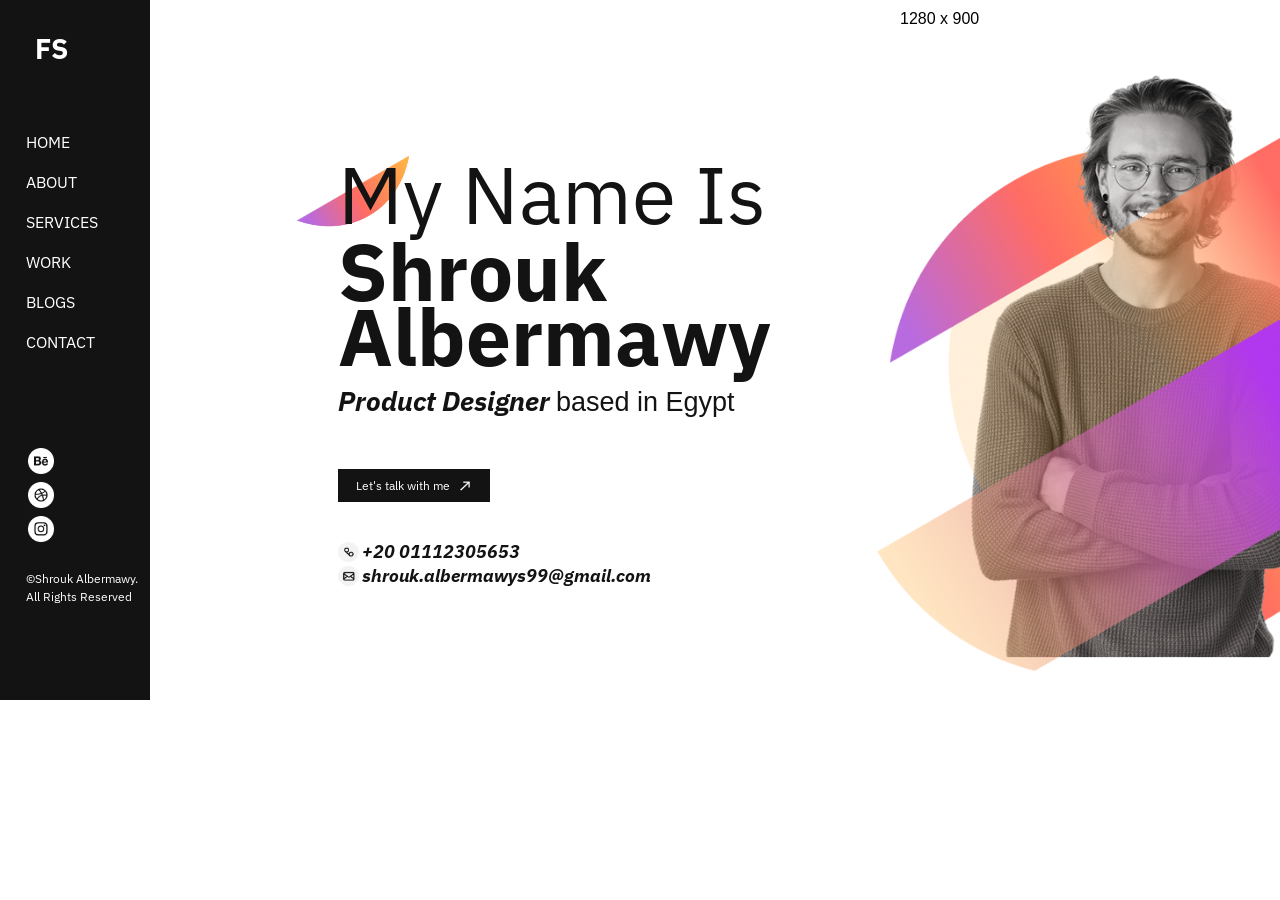
==== commit e2e1be68: "second branch first page" ====
--- a/index.html
+++ b/index.html
@@ -44,8 +44,9 @@
                     <div class="inside">
                         <div class="info">
                             <div class="info-head">
-                                <p class="p1">My Name Is<br/><b> Shrouk <br/>Albermawy</b></p>
-                                <p class="p2"><i style="font-family: 'IBM Plex Sans'"><b>Product Designer </b></i><span>based in Egypt</span></p>
+                                <p class="p1">My Name Is</p>
+                                <h1 class="p1"><b>Shrouk <br/>Albermawy</b></h1>
+                                <p class="p2"><i style="font-family: 'IBM Plex Sans'"><b>Product Designer </b></i>based in Egypt</p>
                             </div>
                             <button>Let's talk with me<div class="img-container linear-gradient-b"><img src="assets/images/arrow.png" alt="talk with me button"></div></button>
                         </div>
--- a/css/home.css
+++ b/css/home.css
@@ -12,9 +12,6 @@
   font-family: "Open Sans", sans-serif;
   margin: 0;
   padding: 0;
-  min-height: 100vh;
-  /* overflow-x: hidden; */
-  /* overflow-y: hidden; */
 }
 *:focus {
   outline: none;
@@ -42,7 +39,6 @@
 .page .container {
     display: flex;
     flex-direction: row;
-    /* height: 960px; */
 }
 .container .sidebar {
     position: absolute;
@@ -50,7 +46,7 @@
     top: 0;
     background-color: var(--black);
     width: 285px;
-    height: 1000px;
+    height: 100%;
 }
 @media (max-width: 1920px) {
     
@@ -62,6 +58,7 @@
     
     .container .sidebar {
         width: 150px;
+        height: 700px;
     }
 }
 @media (max-width: 991px) {
@@ -119,7 +116,7 @@
     }
 }
 .sidebar .sidebar-content h5 {
-    font-family: "IBM Plex Serif";
+    font-family: "IBM Plex Sans";
     font-size: 30px;
     font-weight: bold;
     color: var(--white);
@@ -191,7 +188,7 @@
     }
 }
 .sidebar .sidebar-content ul.first li a {
-    font-family: "IBM Plex Serif";
+    font-family: "IBM Plex Sans";
     font-size: 20px;
     color: var(--white);
     line-height: 30px;
@@ -212,11 +209,6 @@
     .sidebar .sidebar-content ul.second {
         top: 400px;
         width: 30px;
-    }
-}
-@media (max-width: 1199px) {
-    .sidebar .sidebar-content ul.second {
-        top: 320px;
     }
 }
 .sidebar .sidebar-content ul.second li img {
@@ -242,7 +234,7 @@
     height: 44px;
     width: 189px;
     top: 812px;
-    font-family: "IBM Plex Serif";
+    font-family: "IBM Plex Sans";
     font-size: 16px;
     line-height: 22px;
     color: var(--white);
@@ -264,7 +256,7 @@
 }
 @media (max-width: 1199px) {
     .sidebar .sidebar-content p {
-        top: 450px;
+        top: 550px;
         font-size: 10px;
         line-height: 16px;
     }
@@ -280,13 +272,18 @@
     .container .content {
         height: auto;
         gap: 400px;
-        left: -45px;
+        left: -80px;
         flex-direction: column;
     }
 }
 @media (max-width: 767px) {
     .container .content {
         left: -110px;
+    }
+}
+@media (max-width: 575px) {
+    .container .content {
+        left: -180px;
     }
 }
 .container .content .image img {
@@ -309,7 +306,7 @@
     }
 }
 .container .content .left {
-    position: relative;
+    position: absolute;
     width: 597px;
     height: 538px;
     left: 400px;
@@ -343,14 +340,8 @@
 @media (max-width: 991px) {
     .container .content .left {
         position: relative;
-        left: 0;
+        left: -50px;
         /* top: -120px; */
-    }
-}
-@media (max-width: 767px) {
-    .container .content .left {
-        /* left: 0; */
-        /* top: 100px; */
     }
 }
 .container .content .left .inside {
@@ -672,6 +663,12 @@
         left: 90px;
     }
 }
+@media (max-width: 575px) {
+    .container .content .right {
+        left: 10px;
+    }
+    
+}
 .container .content .right .image-home {
     left: 75.88px;
     position: relative;
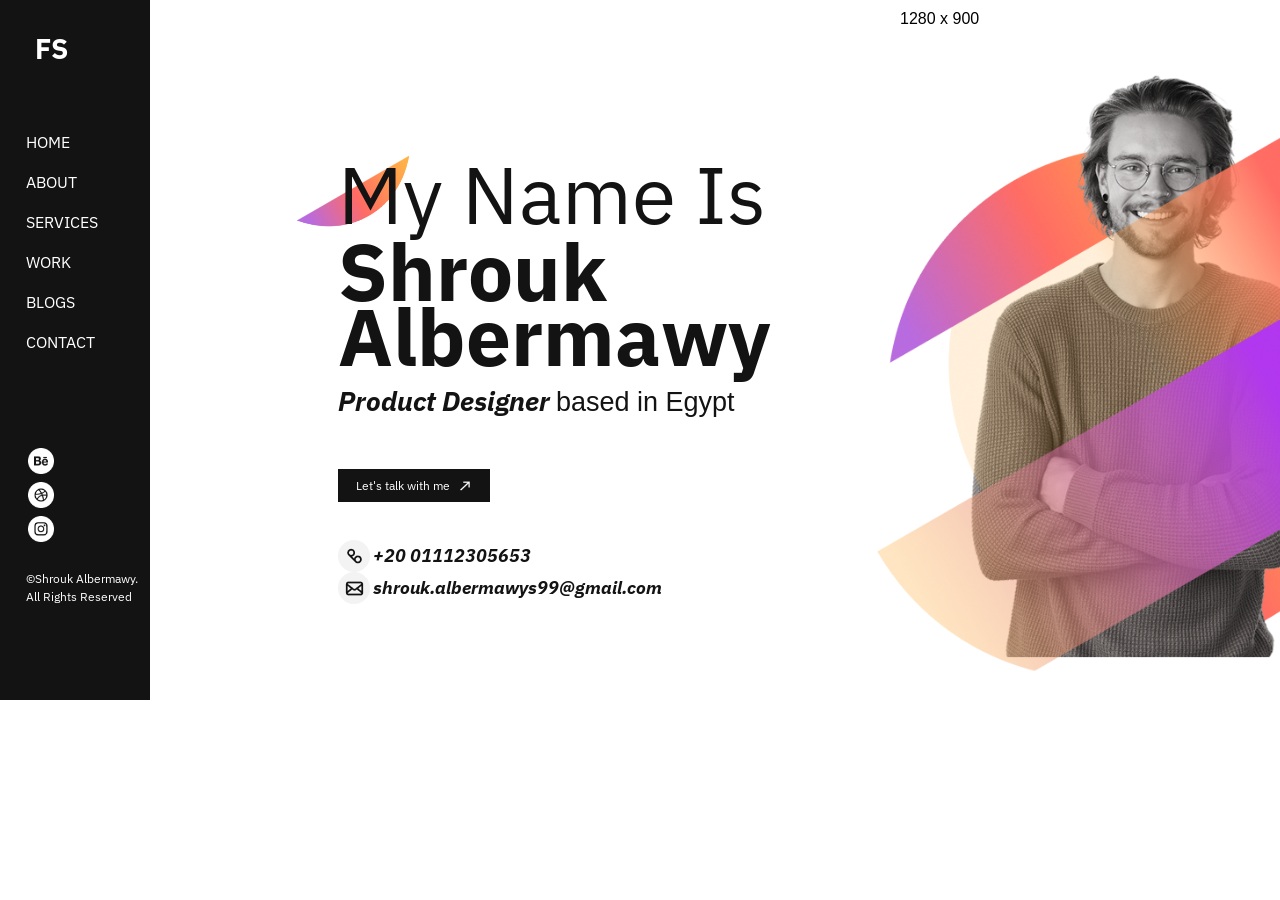
==== commit 90082a4c: "first commit about-page" ====
--- a/index.html
+++ b/index.html
@@ -29,9 +29,9 @@
                         <li><a href="contact.html">CONTACT</a></li>
                     </ul>
                     <ul class="second">
-                        <li><a><img src="assets/images/goggle.png" alt="Behance"></a></li>
-                        <li><a><img src="assets/images/internet.png" alt="Dribble"></a></li>
-                        <li><a><img src="assets/images/instagram.png" alt="Instagram"></a></li>
+                        <li><a><img src="assets/images/home/goggle.png" alt="Behance"></a></li>
+                        <li><a><img src="assets/images/home/internet.png" alt="Dribble"></a></li>
+                        <li><a><img src="assets/images/home/instagram.png" alt="Instagram"></a></li>
                     </ul>
                     <p>&copy;Shrouk Albermawy.<br>All Rights Reserved</p>
                 </div>
@@ -39,7 +39,7 @@
             <div class="content">
                 <div class="left">
                     <div class="image">
-                        <img src="assets/images/1.png" alt="Orange Image">
+                        <img src="assets/images/home/1.png" alt="Orange Image">
                     </div>
                     <div class="inside">
                         <div class="info">
@@ -48,28 +48,28 @@
                                 <h1 class="p1"><b>Shrouk <br/>Albermawy</b></h1>
                                 <p class="p2"><i style="font-family: 'IBM Plex Sans'"><b>Product Designer </b></i>based in Egypt</p>
                             </div>
-                            <button>Let's talk with me<div class="img-container linear-gradient-b"><img src="assets/images/arrow.png" alt="talk with me button"></div></button>
+                            <button class="btn">Let's talk with me<div class="img-container linear-gradient-b"><img class="btn-img" src="assets/images/home/arrow.png" alt="talk with me button"></div></button>
                         </div>
                         <div class="contact-info">
                             <div class="contact">
-                                <img src="assets/images/phone.png" alt="Phone Icon">
-                                <a href="tel:+2001112305653">+20 01112305653</a>
+                                <img src="assets/images/home/phone.png" alt="Phone Icon">
+                                <a class="contact-link" href="tel:+2001112305653">+20 01112305653</a>
                             </div>
                             <div class="contact">
-                                <img class="icon" src="assets/images/email.png" alt="Email Icon">
-                                <a href="mailto:shrouk.albermawys99@gmail.com">shrouk.albermawys99@gmail.com</a>
+                                <img src="assets/images/home/email.png" alt="Email Icon">
+                                <a class="contact-link" href="mailto:shrouk.albermawys99@gmail.com">shrouk.albermawys99@gmail.com</a>
                             </div>
                         </div>
                     </div>
                 </div>
                 <div class="right">
                     <div class="image-home">
-                        <img class="hero" src="assets/images/right-img.png" alt="">
+                        <img class="hero" src="assets/images/home/right-img.png" alt="">
                     </div>
                     <div class="social">
-                        <a href="#"><img src="assets/images/instagram icon.png" alt="Instagram"></a>
-                        <a href="#"><img src="assets/images/internet2.png" alt="Dribble"></a>
-                        <a href="#"><img src="assets/images/facebook.png" alt="Facebook"></a>
+                        <a href="#"><img src="assets/images/home/instagram icon.png" alt="Instagram"></a>
+                        <a href="#"><img src="assets/images/home/internet2.png" alt="Dribble"></a>
+                        <a href="#"><img src="assets/images/home/facebook.png" alt="Facebook"></a>
                     </div>
                 </div>
             </div>
--- a/css/home.css
+++ b/css/home.css
@@ -4,6 +4,8 @@
   --violet-color: #B86ADF;
   --black: #141313;
   --white: #FFFFFF;
+  --semi-bold: 600;
+  --medium: 500;
 }
 * {
   box-sizing: border-box;
@@ -25,13 +27,17 @@
 }
 .linear-gradient-b {
   background: linear-gradient(90deg, var(--violet-color) 0% , transparent ),
-              linear-gradient(90deg, var(--red-color) 48%, transparent),
-              linear-gradient(90deg, var(--orange-color)100%);
+                linear-gradient(90deg, var(--red-color) 48%, transparent),
+                linear-gradient(90deg, var(--orange-color) 100%);
 }
 .linear-gradient-c {
-  color: linear-gradient(90deg, var(--violet-color) 0% , transparent ),
+  background: linear-gradient(90deg, var(--violet-color) 0% , transparent ),
                 linear-gradient(90deg, var(--red-color) 48%, transparent),
                 linear-gradient(90deg, var(--orange-color)100%);
+  -webkit-background-clip: text;
+  -webkit-text-fill-color: transparent;
+  background-clip: text;
+  color: transparent;
 }
 .page {
   display: flex;
@@ -502,7 +508,8 @@
 .container .content .left .inside .info .info-head .p2 span {
   font-family: "Open Sans", sans-serif;
 }
-.container .content .left .inside .info button {
+/* .container .content .left .inside .info button { */
+.btn {
   width: 258px;
   justify-content: center;
   align-items: center;
@@ -521,27 +528,28 @@
   bottom: 0;
 }
 @media (max-width: 1920px) {
-    .container .content .left .inside .info button {
+    .btn {
         width: 220px;
         height: 44px;
         font-size: 14px;
     }
 }
 @media (max-width: 1600px) {
-    .container .content .left .inside .info button {
+    .btn {
         width: 152px;
         height: 33px;
         font-size: 12px;
     }
 }
 @media (max-width: 991px) {
-    .container .content .left .inside .info button {
+    .btn {
         width: 220px;
         height: 44px;
         font-size: 14px;
     }
 }
-.container .content .left .inside .info button .img-container {
+/* .container .content .left .inside .info .btn .img-container { */
+.img-container {
   width: 24px;
   height: 24px;
   display: flex;
@@ -549,23 +557,24 @@
   align-items: center;
 }
 @media (max-width: 1920px) {
-    .container .content .left .inside .info button .img-container {
+    .img-container {
         width: 20px;
         height: 20px;
     }
 }
 @media (max-width: 1600px) {
-    .container .content .left .inside .info button .img-container {
+    .img-container {
         width: 14px;
         height: 14px;
     }
 }
-.container .content .left .inside .info button img {
+/* .container .content .left .inside .info .btn .btn-img { */
+.btn-img {
     width: 14.4px;
     height: 14.4px;
 }
 @media (max-width: 1920px) {
-    .container .content .left .inside .info button img {
+    .btn-img {
         width: 10px;
         height: 10px;
     }
@@ -592,11 +601,14 @@
         flex-direction: column;
     }
 }
+.contact {
+    align-items: center;
+    /* justify-content: center; */
+    display: flex;
+}
 .container .content .left .inside .contact-info .contact {
-    display: flex;
     flex-direction: row;
     gap: 6px; /*8*/
-    align-items: center;
 }
 @media (max-width: 1920px) {
     .container .content .left .inside .contact-info .contact {
@@ -608,11 +620,13 @@
         gap: 3px;
     }
 }
-.container .content .left .inside .contact-info img {
+/* .container .content .left .inside .contact-info .contact-img { */
+.contact-img {
     width: 20.65px;
     height: 20.65px;
 }
-.container .content .left .inside .contact-info a {
+/* .container .content .left .inside .contact-info .contact-link { */
+.contact-link {
     font-style: italic;
     font-size: 18px;
     font-family: "IBM Plex Sans";
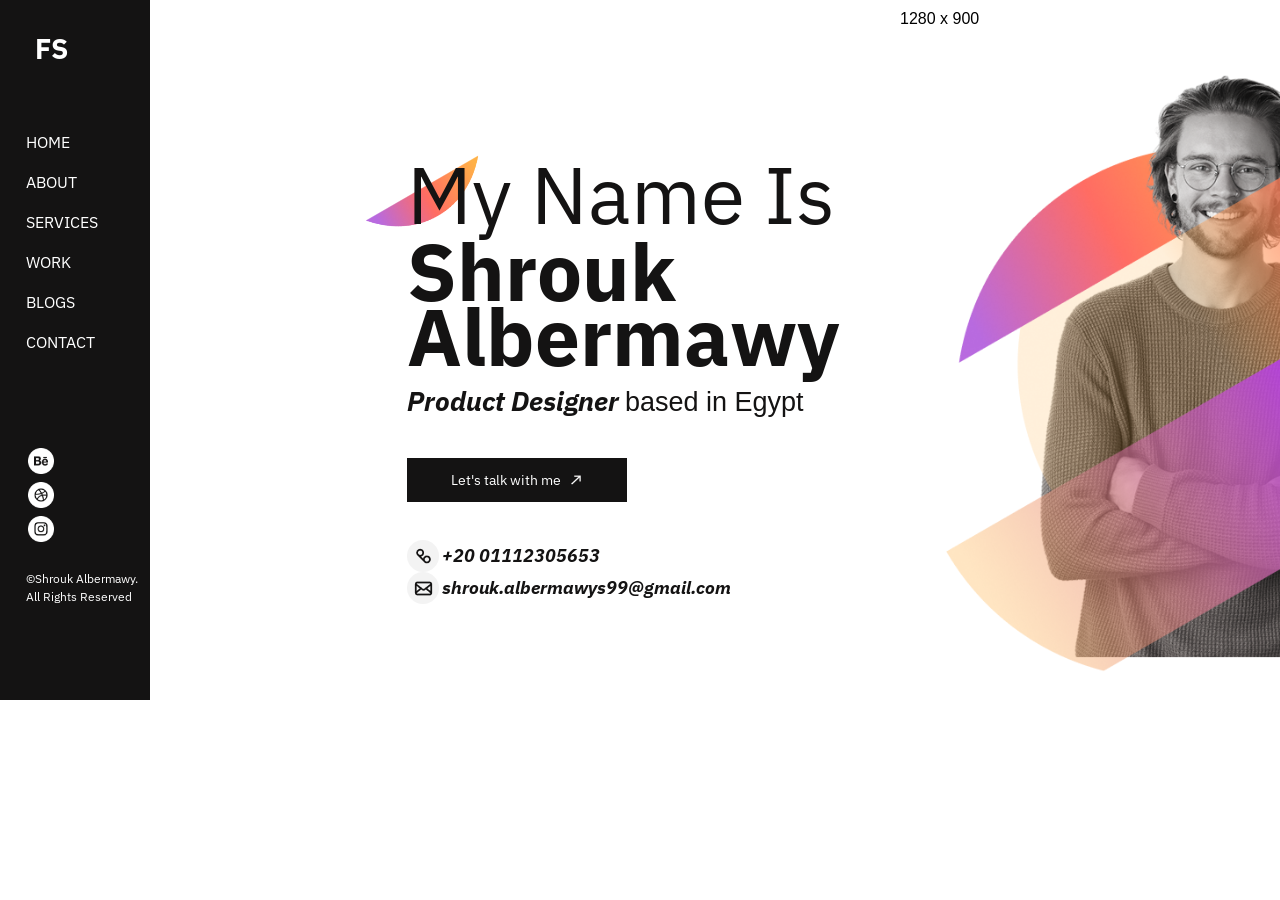
==== commit 51b181d2: "final-page first commit" ====
--- a/index.html
+++ b/index.html
@@ -75,6 +75,6 @@
             </div>
         </div>
     </div>
-<script src="master.js"></script>
+    <script src="js/home.js"></script>
 </body>
 </html>
--- a/css/home.css
+++ b/css/home.css
@@ -54,6 +54,32 @@
     width: 285px;
     height: 100%;
 }
+.container .sidebar-icon {
+    width: 45px;
+    margin: 20px 20px 0 20px;
+    height: 45px;
+    border-radius: 5px;
+    background-color: var(--black);
+    position: relative;
+    display: flex;
+    flex-direction: column;
+    align-items: center;
+    justify-content: center;
+    gap: 8px;
+    cursor: pointer;
+}
+.container .sidebar-icon span:first-child {
+    width: 30px;
+    height: 3px;
+}
+.container .sidebar-icon span:nth-child(2) {
+    width: 30px;
+    height: 3px;
+}
+.container .sidebar-icon span:nth-child(3) {
+    width: 30px;
+    height: 3px;
+}
 @media (max-width: 1920px) {
     
     .container .sidebar {
@@ -81,30 +107,7 @@
         z-index: 2;
     }
     .container .sidebar-icon {
-        width: 45px;
-        margin: 20px 20px 0 20px;
-        height: 45px;
-        border-radius: 5px;
-        background-color: var(--black);
-        position: relative;
-        display: flex;
-        flex-direction: column;
-        align-items: center;
-        justify-content: center;
-        gap: 8px;
-        cursor: pointer;
-    }
-    .container .sidebar-icon span:first-child {
-        width: 30px;
-        height: 3px;
-    }
-    .container .sidebar-icon span:nth-child(2) {
-        width: 30px;
-        height: 3px;
-    }
-    .container .sidebar-icon span:nth-child(3) {
-        width: 30px;
-        height: 3px;
+        z-index: 3;
     }
 }
 .sidebar .sidebar-content {
@@ -534,13 +537,13 @@
         font-size: 14px;
     }
 }
-@media (max-width: 1600px) {
+/* @media (max-width: 1600px) {
     .btn {
         width: 152px;
         height: 33px;
         font-size: 12px;
     }
-}
+} */
 @media (max-width: 991px) {
     .btn {
         width: 220px;
